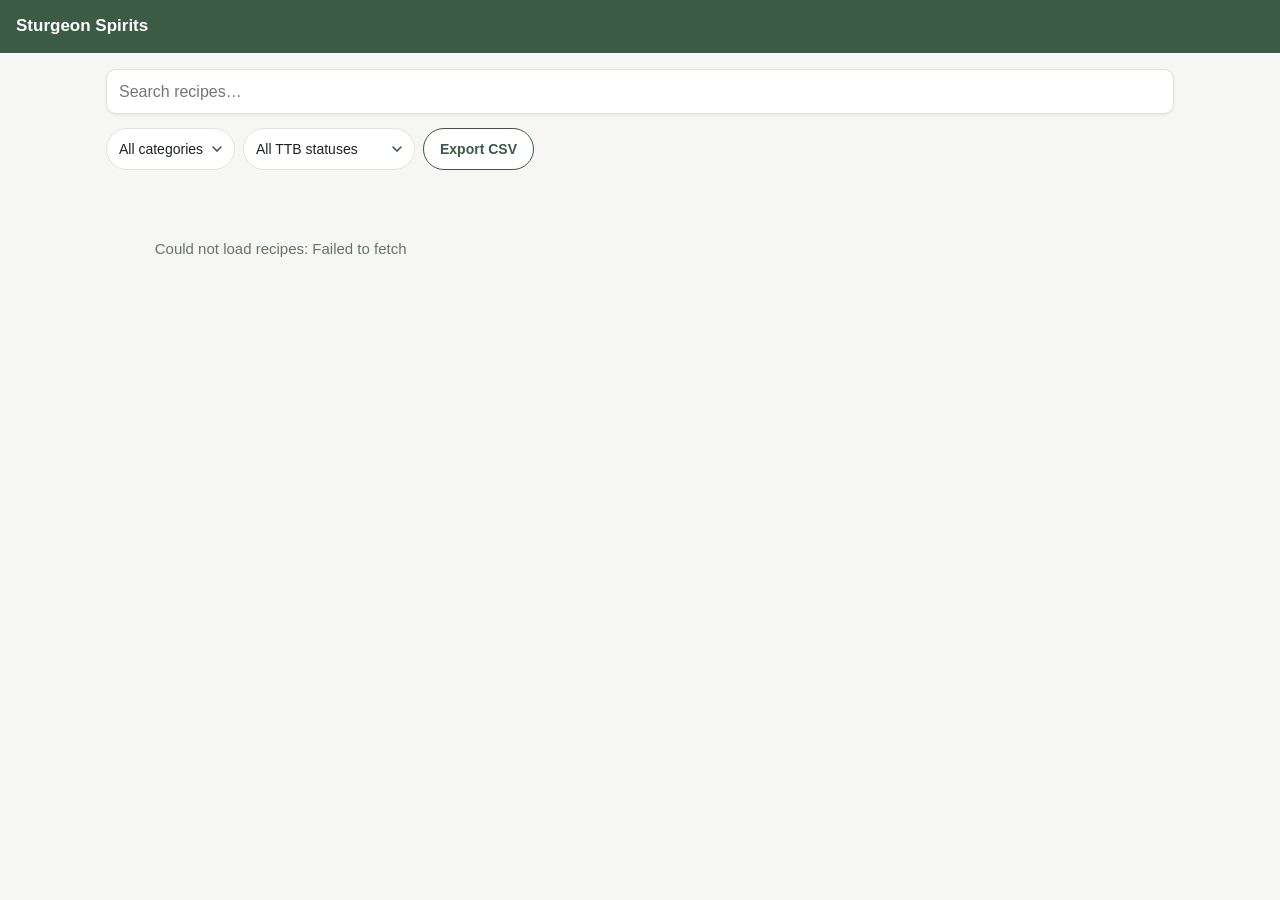
==== index.html @ 0ba81436 "Mobile-first UI redesign" ====
<!DOCTYPE html>
<html lang="en">
<head>
<meta charset="UTF-8">
<title>Sturgeon Spirits — Recipe Book</title>
<meta name="viewport" content="width=device-width, initial-scale=1, viewport-fit=cover">
<meta name="theme-color" content="#3B5B45">
<link rel="stylesheet" href="styles.css">
</head>
<body>
<header class="top">
  <h1>Sturgeon Spirits</h1>
</header>
<main>
  <div id="demo-banner" class="demo-banner" style="display:none">
    Demo mode — read-only. Add your Apps Script URL to <code>js/config.js</code> to enable editing.
  </div>

  <div class="search-bar">
    <input type="text" id="search" placeholder="Search recipes…" autocomplete="off">
  </div>

  <div class="filters">
    <select id="category-filter"><option value="">All categories</option></select>
    <select id="ttb-filter">
      <option value="">All TTB statuses</option>
      <option value="has_formula">Has formula #</option>
      <option value="no_formula">Missing formula #</option>
      <option value="has_label">Has label/COLA #</option>
      <option value="detailed">Has ingredient detail</option>
    </select>
    <button class="secondary" id="export-all">Export CSV</button>
  </div>

  <div id="result-count" class="result-count"></div>

  <div id="recipe-rows" class="recipe-list">
    <div class="empty-state">Loading…</div>
  </div>
</main>
<script src="js/config.js"></script>
<script src="js/api.js"></script>
<script src="js/abv.js"></script>
<script src="js/export.js"></script>
<script src="js/app.js"></script>
</body>
</html>
---- styles.css ----
/* Sturgeon Spirits — mobile-first design system */
:root {
  --accent: #3B5B45;
  --accent-dark: #2e4736;
  --accent-light: #e9efe7;
  --accent-lighter: #f3f7f1;
  --border: #dde5d9;
  --text: #1f241f;
  --muted: #6b7268;
  --bg: #f6f7f4;
  --card: #ffffff;
  --danger: #a12222;
  --ok: #1c6b2f;
  --radius: 14px;
  --shadow: 0 1px 3px rgba(31, 36, 31, 0.08);
}
* { box-sizing: border-box; }
html { -webkit-text-size-adjust: 100%; }
body {
  font-family: -apple-system, BlinkMacSystemFont, "Segoe UI", Roboto, Helvetica, Arial, sans-serif;
  color: var(--text);
  background: var(--bg);
  margin: 0;
  line-height: 1.45;
}

/* ---------- Header ---------- */
header.top {
  background: var(--accent);
  color: #fff;
  padding: 14px 16px;
  padding-top: max(14px, env(safe-area-inset-top));
  display: flex;
  align-items: center;
  gap: 12px;
  position: sticky;
  top: 0;
  z-index: 50;
}
header.top h1 {
  font-size: 17px;
  margin: 0;
  font-weight: 650;
  overflow: hidden;
  text-overflow: ellipsis;
  white-space: nowrap;
  flex: 1;
}
header.top a.back {
  color: #fff;
  text-decoration: none;
  font-size: 15px;
  display: flex;
  align-items: center;
  justify-content: center;
  min-width: 40px;
  min-height: 40px;
  margin: -8px 0 -8px -8px;
  border-radius: 10px;
}
header.top a.back:active { background: rgba(255,255,255,0.15); }

main {
  max-width: 1100px;
  margin: 0 auto;
  padding: 16px;
  padding-bottom: 40px;
}

.demo-banner {
  background: #fff7dd;
  border: 1px solid #f0dfa0;
  color: #6b5200;
  padding: 10px 14px;
  border-radius: 10px;
  margin-bottom: 14px;
  font-size: 13px;
}

/* ---------- Inputs & buttons ---------- */
input[type=text], input[type=number], select, textarea {
  font: inherit;
  font-size: 16px; /* prevents iOS zoom-on-focus */
  padding: 10px 12px;
  border: 1.5px solid var(--border);
  border-radius: 10px;
  background: #fff;
  color: var(--text);
  width: 100%;
  min-height: 44px;
}
input:focus, select:focus, textarea:focus {
  outline: none;
  border-color: var(--accent);
  box-shadow: 0 0 0 3px rgba(59, 91, 69, 0.15);
}
textarea { resize: vertical; }
label {
  font-size: 12px;
  font-weight: 600;
  color: var(--muted);
  display: block;
  margin-bottom: 5px;
  text-transform: uppercase;
  letter-spacing: 0.03em;
}
.field { margin-bottom: 14px; }

button {
  font: inherit;
  font-size: 15px;
  font-weight: 600;
  background: var(--accent);
  color: #fff;
  border: none;
  padding: 10px 16px;
  min-height: 44px;
  border-radius: 10px;
  cursor: pointer;
  -webkit-tap-highlight-color: transparent;
}
button:active { background: var(--accent-dark); }
button.secondary {
  background: #fff;
  color: var(--accent);
  border: 1.5px solid var(--accent);
}
button.secondary:active { background: var(--accent-light); }
button.ghost {
  background: transparent;
  color: var(--muted);
  border: none;
  min-height: 40px;
}

/* ---------- List page ---------- */
.search-bar {
  position: sticky;
  top: calc(58px + env(safe-area-inset-top));
  z-index: 40;
  background: var(--bg);
  padding: 4px 0 10px;
  margin: -4px 0 4px;
}
.search-bar input { box-shadow: var(--shadow); }
.filters {
  display: flex;
  gap: 8px;
  overflow-x: auto;
  -webkit-overflow-scrolling: touch;
  padding-bottom: 10px;
  margin-bottom: 6px;
  scrollbar-width: none;
}
.filters::-webkit-scrollbar { display: none; }
.filters select {
  width: auto;
  flex-shrink: 0;
  min-height: 40px;
  padding: 8px 30px 8px 12px;
  font-size: 14px;
  border-radius: 999px;
  appearance: none;
  -webkit-appearance: none;
  background: #fff url("data:image/svg+xml,%3Csvg xmlns='http://www.w3.org/2000/svg' width='10' height='6' viewBox='0 0 10 6'%3E%3Cpath d='M1 1l4 4 4-4' stroke='%233B5B45' stroke-width='1.6' fill='none' stroke-linecap='round'/%3E%3C/svg%3E") no-repeat right 12px center;
}
.filters button { flex-shrink: 0; min-height: 40px; font-size: 14px; border-radius: 999px; }
.result-count { color: var(--muted); font-size: 13px; margin: 2px 2px 10px; }

.recipe-list {
  display: grid;
  gap: 10px;
  grid-template-columns: 1fr;
}
@media (min-width: 700px)  { .recipe-list { grid-template-columns: 1fr 1fr; } }
@media (min-width: 1000px) { .recipe-list { grid-template-columns: 1fr 1fr 1fr; } }

a.recipe-card {
  display: block;
  background: var(--card);
  border: 1px solid var(--border);
  border-radius: var(--radius);
  padding: 14px 16px;
  text-decoration: none;
  color: var(--text);
  box-shadow: var(--shadow);
}
a.recipe-card:active { background: var(--accent-lighter); }
@media (hover: hover) {
  a.recipe-card:hover { border-color: var(--accent); }
}
.recipe-card .name {
  font-weight: 650;
  font-size: 16px;
  margin-bottom: 6px;
  display: flex;
  align-items: baseline;
  justify-content: space-between;
  gap: 8px;
}
.recipe-card .meta-row {
  display: flex;
  flex-wrap: wrap;
  gap: 6px;
  align-items: center;
}
.recipe-card .ttb-row {
  margin-top: 8px;
  font-size: 12.5px;
  color: var(--muted);
  display: flex;
  flex-wrap: wrap;
  gap: 4px 14px;
}

.category-pill {
  display: inline-block;
  background: var(--accent-light);
  color: var(--accent);
  border-radius: 999px;
  padding: 3px 10px;
  font-size: 12px;
  font-weight: 600;
  white-space: nowrap;
}
.abv-badge {
  display: inline-block;
  background: var(--accent);
  color: #fff;
  border-radius: 8px;
  padding: 2px 8px;
  font-size: 12.5px;
  font-weight: 700;
  white-space: nowrap;
}
.tag-empty {
  font-size: 12px;
  color: var(--muted);
  font-style: italic;
}
.ttb-status.approved { color: var(--ok); font-weight: 600; }
.ttb-status.rejected, .ttb-status.needs-correction { color: var(--danger); font-weight: 600; }

.empty-state {
  text-align: center;
  color: var(--muted);
  padding: 48px 16px;
  font-size: 15px;
}

/* ---------- Cards / sections ---------- */
.card {
  background: var(--card);
  border: 1px solid var(--border);
  border-radius: var(--radius);
  padding: 16px;
  margin-bottom: 14px;
  box-shadow: var(--shadow);
}
.card h2 { margin: 0 0 12px; font-size: 17px; }
.grid-2 { display: grid; grid-template-columns: 1fr; gap: 0 20px; }
@media (min-width: 720px) { .grid-2 { grid-template-columns: 1fr 1fr; } }

/* Collapsible sections */
details.section {
  background: var(--card);
  border: 1px solid var(--border);
  border-radius: var(--radius);
  margin-bottom: 14px;
  box-shadow: var(--shadow);
}
details.section > summary {
  list-style: none;
  cursor: pointer;
  padding: 15px 16px;
  font-weight: 650;
  font-size: 16px;
  display: flex;
  align-items: center;
  justify-content: space-between;
  -webkit-tap-highlight-color: transparent;
}
details.section > summary::-webkit-details-marker { display: none; }
details.section > summary::after {
  content: "";
  width: 9px; height: 9px;
  border-right: 2px solid var(--muted);
  border-bottom: 2px solid var(--muted);
  transform: rotate(45deg);
  transition: transform 0.15s;
  flex-shrink: 0;
  margin-left: 10px;
}
details.section[open] > summary::after { transform: rotate(-135deg); margin-top: 6px; }
details.section > .section-body { padding: 0 16px 16px; }

/* ---------- ABV hero ---------- */
.abv-hero {
  display: flex;
  align-items: center;
  justify-content: space-between;
  gap: 16px;
  background: var(--accent);
  color: #fff;
  border-radius: var(--radius);
  padding: 16px;
  margin-bottom: 14px;
}
.abv-hero .label { font-size: 12px; font-weight: 600; text-transform: uppercase; letter-spacing: 0.05em; opacity: 0.85; }
.abv-hero .value { font-size: 38px; font-weight: 750; line-height: 1.1; font-variant-numeric: tabular-nums; }
.abv-hero .batch {
  display: flex;
  gap: 8px;
  align-items: center;
  flex: 1;
  max-width: 260px;
}
.abv-hero .batch input {
  border: none;
  min-height: 44px;
  text-align: center;
  font-weight: 600;
}
.abv-warning { color: #6b5200; font-size: 13px; margin: -6px 0 12px; }

/* ---------- Ingredient cards ---------- */
.ing-list { display: grid; gap: 10px; }
.ing-card {
  border: 1.5px solid var(--border);
  border-radius: 12px;
  padding: 12px;
  display: grid;
  grid-template-columns: 1fr 1fr 1fr auto;
  gap: 10px;
  align-items: end;
  background: var(--accent-lighter);
}
.ing-card .ing-name { grid-column: 1 / -1; display: flex; gap: 8px; align-items: center; }
.ing-card .ing-name input { font-weight: 600; }
.ing-card .mini label { margin-bottom: 3px; font-size: 11px; }
.ing-card input { background: #fff; }
.btn-remove {
  background: transparent;
  border: none;
  color: var(--muted);
  font-size: 20px;
  min-width: 44px;
  min-height: 44px;
  padding: 0;
  border-radius: 10px;
  flex-shrink: 0;
}
.btn-remove:active { background: #f3d9d9; color: var(--danger); }

/* Alcohol toggle chip */
.alc-toggle {
  display: inline-flex;
  align-items: center;
  gap: 8px;
  min-height: 44px;
  padding: 0 14px;
  border-radius: 10px;
  border: 1.5px solid var(--border);
  background: #fff;
  font-size: 14px;
  font-weight: 600;
  color: var(--muted);
  cursor: pointer;
  user-select: none;
  -webkit-tap-highlight-color: transparent;
  text-transform: none;
  letter-spacing: 0;
  margin: 0;
}
.alc-toggle input { display: none; }
.alc-toggle .dot {
  width: 18px; height: 18px;
  border-radius: 50%;
  border: 2px solid var(--border);
  flex-shrink: 0;
}
.alc-toggle:has(input:checked) {
  border-color: var(--accent);
  color: var(--accent);
  background: var(--accent-light);
}
.alc-toggle:has(input:checked) .dot {
  border-color: var(--accent);
  background: var(--accent);
  box-shadow: inset 0 0 0 3px var(--accent-light);
}
.ing-abv-field.disabled { opacity: 0.35; pointer-events: none; }

.btn-add {
  width: 100%;
  background: #fff;
  color: var(--accent);
  border: 1.5px dashed var(--accent);
  margin-top: 12px;
}
.btn-add:active { background: var(--accent-light); }

/* ---------- Scale tools ---------- */
.tool-row { display: flex; gap: 8px; align-items: flex-end; flex-wrap: wrap; }
.tool-row .grow { flex: 1 1 90px; }
.tool-row button { flex-shrink: 0; }
.hint { color: var(--muted); font-size: 13px; margin: 10px 0 0; }
.tool-divider {
  display: flex; align-items: center; gap: 10px;
  color: var(--muted); font-size: 12px; font-weight: 600;
  margin: 16px 0;
  text-transform: uppercase; letter-spacing: 0.05em;
}
.tool-divider::before, .tool-divider::after { content: ""; flex: 1; height: 1px; background: var(--border); }

/* ---------- Sticky action bar (detail page) ---------- */
.action-bar {
  position: fixed;
  left: 0; right: 0; bottom: 0;
  background: rgba(255,255,255,0.96);
  backdrop-filter: blur(8px);
  border-top: 1px solid var(--border);
  padding: 10px 16px;
  padding-bottom: max(10px, env(safe-area-inset-bottom));
  display: flex;
  gap: 10px;
  z-index: 60;
}
.action-bar .bar-inner {
  display: flex; gap: 10px; width: 100%;
  max-width: 1100px; margin: 0 auto;
}
.action-bar #save-btn { flex: 1; font-size: 16px; min-height: 48px; }
.export-menu { position: relative; }
.export-menu > summary {
  list-style: none;
  cursor: pointer;
  display: flex; align-items: center; justify-content: center;
  min-height: 48px; padding: 0 18px;
  border-radius: 10px;
  border: 1.5px solid var(--accent);
  color: var(--accent);
  font-weight: 600; font-size: 15px;
  background: #fff;
  -webkit-tap-highlight-color: transparent;
}
.export-menu > summary::-webkit-details-marker { display: none; }
.export-menu[open] > summary { background: var(--accent-light); }
.export-menu .menu {
  position: absolute;
  bottom: calc(100% + 8px);
  right: 0;
  background: #fff;
  border: 1px solid var(--border);
  border-radius: 12px;
  box-shadow: 0 6px 24px rgba(0,0,0,0.14);
  min-width: 170px;
  overflow: hidden;
}
.export-menu .menu button {
  display: block; width: 100%;
  background: none; color: var(--text);
  border: none; border-radius: 0;
  text-align: left; padding: 13px 16px;
  font-weight: 500;
}
.export-menu .menu button:active { background: var(--accent-light); }
.export-menu .menu button + button { border-top: 1px solid var(--border); }

body.has-action-bar main { padding-bottom: 96px; }

/* ---------- Misc ---------- */
.muted { color: var(--muted); font-size: 13px; }
.toast {
  position: fixed;
  bottom: calc(84px + env(safe-area-inset-bottom));
  left: 50%;
  transform: translateX(-50%);
  background: var(--accent-dark);
  color: #fff;
  padding: 12px 20px;
  border-radius: 999px;
  box-shadow: 0 4px 16px rgba(0,0,0,0.25);
  font-size: 14px;
  font-weight: 600;
  z-index: 999;
  max-width: calc(100vw - 32px);
}

@media print {
  header.top, .search-bar, .filters, .action-bar, .no-print, button, details.section { display: none !important; }
  body { background: #fff; }
  .card { box-shadow: none; border: none; padding: 0; }
}
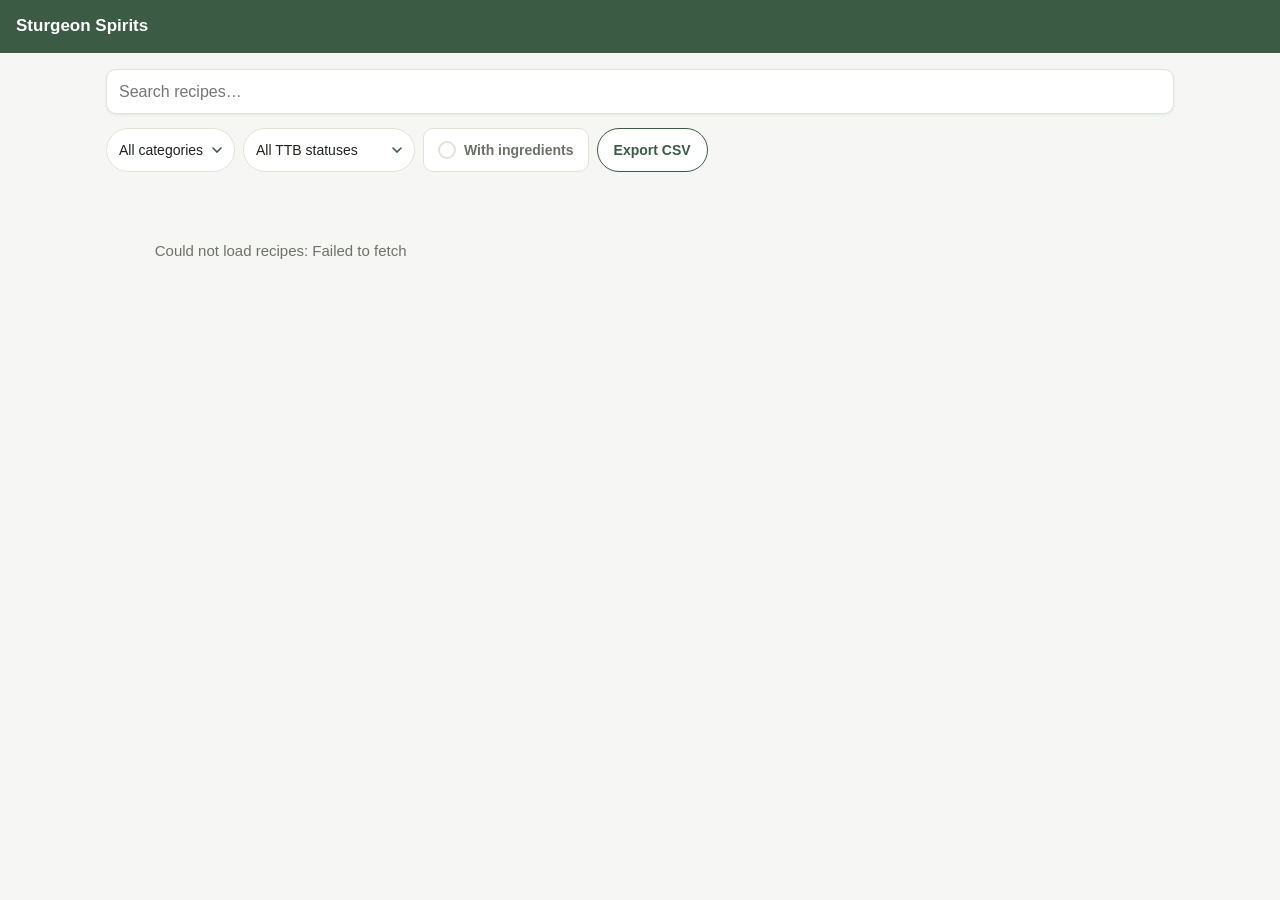
==== commit f882dc1e: "Add 'with ingredients' toggle to recipe list" ====
--- a/index.html
+++ b/index.html
@@ -29,6 +29,11 @@
       <option value="has_label">Has label/COLA #</option>
       <option value="detailed">Has ingredient detail</option>
     </select>
+    <label class="alc-toggle" id="ingredients-toggle-label">
+      <input type="checkbox" id="ingredients-toggle">
+      <span class="dot"></span>
+      With ingredients
+    </label>
     <button class="secondary" id="export-all">Export CSV</button>
   </div>
 
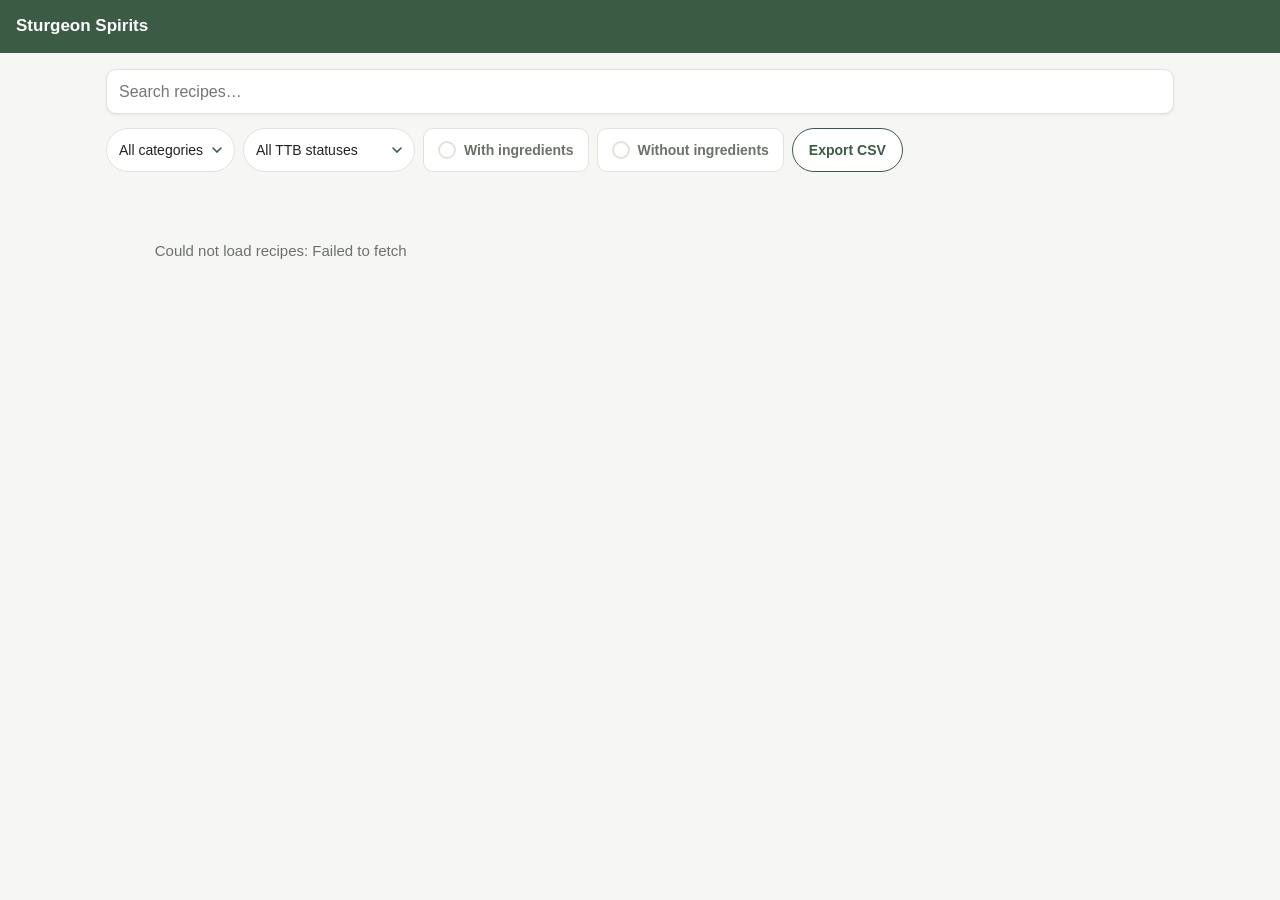
==== commit f1b61913: "Add editable recipe name and 'without ingredients' filter toggle" ====
--- a/index.html
+++ b/index.html
@@ -34,6 +34,11 @@
       <span class="dot"></span>
       With ingredients
     </label>
+    <label class="alc-toggle" id="no-ingredients-toggle-label">
+      <input type="checkbox" id="no-ingredients-toggle">
+      <span class="dot"></span>
+      Without ingredients
+    </label>
     <button class="secondary" id="export-all">Export CSV</button>
   </div>
 
--- a/styles.css
+++ b/styles.css
@@ -399,6 +399,25 @@
   margin-top: 12px;
 }
 .btn-add:active { background: var(--accent-light); }
+
+/* ---------- Delete recipe ---------- */
+.btn-danger {
+  background: #fff;
+  color: var(--danger);
+  border: 1.5px solid var(--danger);
+}
+.btn-danger:active { background: #a12222; color: #fff; }
+.danger-section > summary { color: var(--danger); }
+.delete-confirm {
+  margin-top: 12px;
+  padding: 12px;
+  border: 1.5px solid var(--danger);
+  border-radius: 10px;
+  background: #fdf4f4;
+}
+.delete-confirm-text { margin: 0 0 12px; font-size: 14px; }
+.delete-confirm-actions { display: flex; gap: 8px; flex-wrap: wrap; }
+.delete-confirm-actions button { flex: 1 1 auto; }
 
 /* ---------- Scale tools ---------- */
 .tool-row { display: flex; gap: 8px; align-items: flex-end; flex-wrap: wrap; }
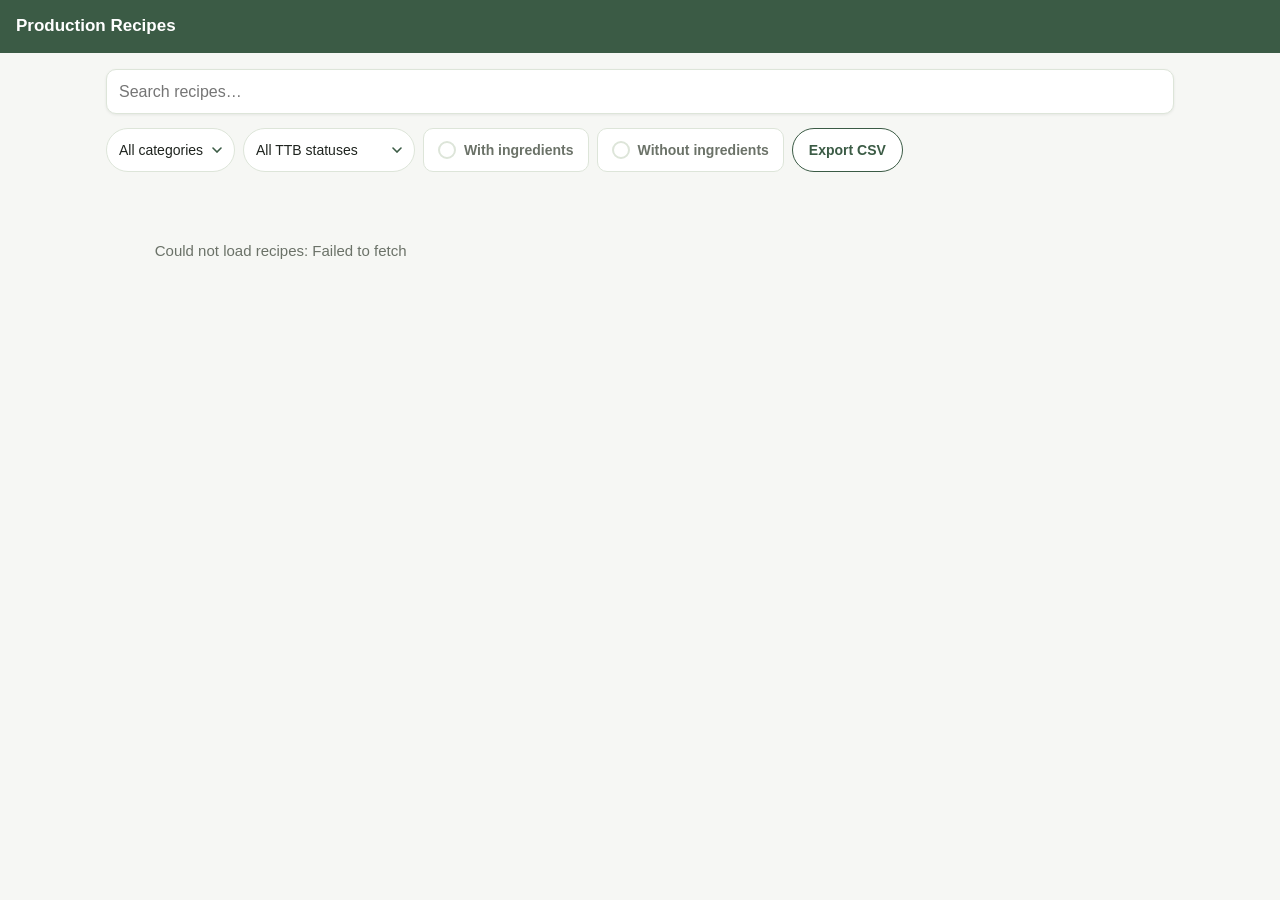
==== commit d71be17a: "Rename app to Production Recipes; add pot still icon; record Blu Vodka Seltzer (25BVS1) TTB approval" ====
--- a/index.html
+++ b/index.html
@@ -2,14 +2,19 @@
 <html lang="en">
 <head>
 <meta charset="UTF-8">
-<title>Sturgeon Spirits — Recipe Book</title>
+<title>Production Recipes — Sturgeon Spirits</title>
 <meta name="viewport" content="width=device-width, initial-scale=1, viewport-fit=cover">
 <meta name="theme-color" content="#3B5B45">
+<link rel="icon" type="image/svg+xml" href="icons/icon.svg">
+<link rel="icon" type="image/png" sizes="32x32" href="icons/favicon-32.png">
+<link rel="icon" type="image/png" sizes="16x16" href="icons/favicon-16.png">
+<link rel="apple-touch-icon" sizes="180x180" href="icons/apple-touch-icon.png">
+<link rel="manifest" href="icons/site.webmanifest">
 <link rel="stylesheet" href="styles.css">
 </head>
 <body>
 <header class="top">
-  <h1>Sturgeon Spirits</h1>
+  <h1>Production Recipes</h1>
 </header>
 <main>
   <div id="demo-banner" class="demo-banner" style="display:none">
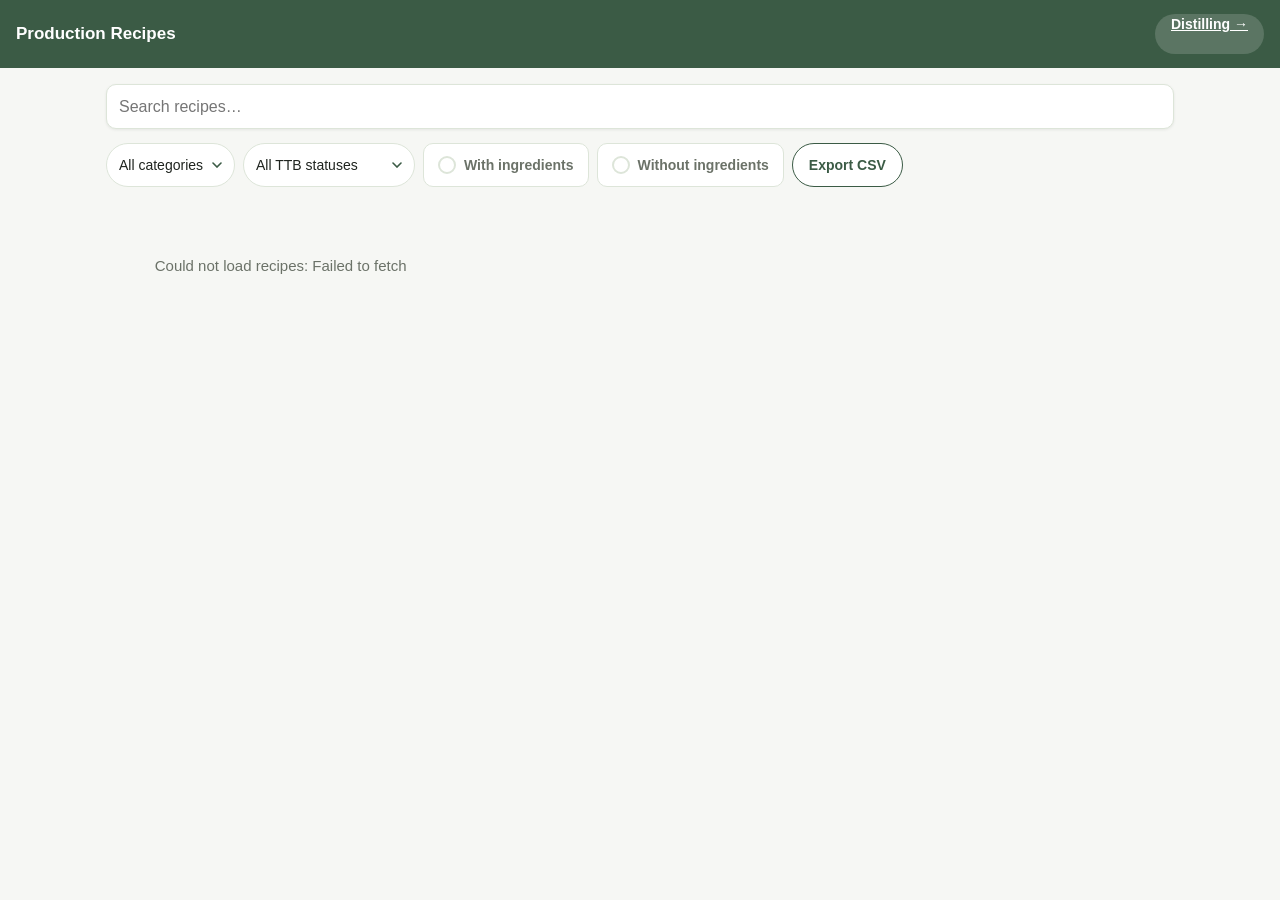
==== commit 22fb6957: "Distilling module: mash recipes, run log, gravity log, Tilt import; make mode; rename to Production " ====
--- a/index.html
+++ b/index.html
@@ -15,6 +15,7 @@
 <body>
 <header class="top">
   <h1>Production Recipes</h1>
+  <a href="distilling.html" class="header-action" aria-label="Distilling recipes">Distilling &rarr;</a>
 </header>
 <main>
   <div id="demo-banner" class="demo-banner" style="display:none">
--- a/styles.css
+++ b/styles.css
@@ -11,6 +11,7 @@
   --card: #ffffff;
   --danger: #a12222;
   --ok: #1c6b2f;
+  --temp: #c9702a;
   --radius: 14px;
   --shadow: 0 1px 3px rgba(31, 36, 31, 0.08);
 }
@@ -506,6 +507,522 @@
   max-width: calc(100vw - 32px);
 }
 
+/* ---------- Header "Make" action button ---------- */
+.header-action {
+  background: rgba(255,255,255,0.16);
+  color: #fff;
+  border: none;
+  font-size: 14px;
+  font-weight: 650;
+  min-height: 40px;
+  padding: 0 16px;
+  border-radius: 999px;
+  flex-shrink: 0;
+  white-space: nowrap;
+}
+.header-action:active { background: rgba(255,255,255,0.28); }
+
+/* ================= Make mode (production view) ================= */
+.make-mode {
+  position: fixed;
+  inset: 0;
+  z-index: 100;
+  background: var(--bg);
+  display: flex;
+  flex-direction: column;
+}
+.make-mode[hidden] { display: none; }
+
+.make-top {
+  background: var(--accent);
+  color: #fff;
+  display: flex;
+  align-items: center;
+  gap: 12px;
+  padding: 16px 18px;
+  padding-top: max(16px, env(safe-area-inset-top));
+  flex-shrink: 0;
+}
+.make-top h1 {
+  margin: 0;
+  flex: 1;
+  font-size: 22px;
+  font-weight: 750;
+  overflow: hidden;
+  text-overflow: ellipsis;
+  white-space: nowrap;
+}
+.make-done {
+  background: #fff;
+  color: var(--accent);
+  font-weight: 700;
+  font-size: 16px;
+  min-height: 46px;
+  padding: 0 22px;
+  border-radius: 999px;
+  flex-shrink: 0;
+}
+.make-done:active { background: var(--accent-light); }
+
+.make-scroll {
+  flex: 1;
+  overflow-y: auto;
+  -webkit-overflow-scrolling: touch;
+  padding: 16px;
+  padding-bottom: max(28px, env(safe-area-inset-bottom));
+  max-width: 900px;
+  width: 100%;
+  margin: 0 auto;
+}
+
+/* Hero: ABV + batch */
+.make-hero {
+  display: flex;
+  gap: 12px;
+  margin-bottom: 14px;
+}
+.make-hero > div {
+  flex: 1;
+  background: var(--card);
+  border: 1px solid var(--border);
+  border-radius: var(--radius);
+  padding: 14px 16px;
+  box-shadow: var(--shadow);
+}
+.make-abv { background: var(--accent) !important; border-color: var(--accent) !important; color: #fff; }
+.make-hero-label {
+  display: block;
+  font-size: 13px;
+  font-weight: 700;
+  text-transform: uppercase;
+  letter-spacing: 0.05em;
+  opacity: 0.8;
+  margin-bottom: 4px;
+}
+.make-hero-value {
+  display: block;
+  font-size: 34px;
+  font-weight: 800;
+  line-height: 1.05;
+  font-variant-numeric: tabular-nums;
+}
+
+/* Scaler */
+.make-scaler {
+  display: flex;
+  align-items: center;
+  flex-wrap: wrap;
+  gap: 10px;
+  margin-bottom: 16px;
+}
+.make-scaler-label {
+  font-size: 15px;
+  font-weight: 700;
+  color: var(--muted);
+  text-transform: uppercase;
+  letter-spacing: 0.04em;
+}
+.make-scaler-btns { display: flex; gap: 8px; }
+.make-scaler-btns button {
+  background: #fff;
+  color: var(--accent);
+  border: 1.5px solid var(--border);
+  font-size: 17px;
+  font-weight: 700;
+  min-width: 58px;
+  min-height: 50px;
+  padding: 0 10px;
+}
+.make-scaler-btns button.active {
+  background: var(--accent);
+  color: #fff;
+  border-color: var(--accent);
+}
+.make-scaler #make-mult-input {
+  max-width: 120px;
+  min-height: 50px;
+  font-size: 17px;
+  font-weight: 700;
+  text-align: center;
+}
+
+/* Progress row */
+.make-progress {
+  display: flex;
+  align-items: center;
+  justify-content: space-between;
+  gap: 12px;
+  margin-bottom: 12px;
+  font-size: 18px;
+  font-weight: 700;
+  color: var(--text);
+}
+.make-reset {
+  background: #fff;
+  color: var(--muted);
+  border: 1.5px solid var(--border);
+  font-size: 15px;
+  min-height: 44px;
+  padding: 0 18px;
+}
+.make-reset:active { background: var(--accent-light); }
+
+/* Ingredient check-off list */
+.make-ings {
+  list-style: none;
+  margin: 0 0 18px;
+  padding: 0;
+  display: grid;
+  gap: 10px;
+  counter-reset: makestep;
+}
+.make-ings li {
+  display: flex;
+  align-items: center;
+  gap: 16px;
+  background: var(--card);
+  border: 2px solid var(--border);
+  border-radius: 14px;
+  padding: 16px 18px;
+  cursor: pointer;
+  -webkit-tap-highlight-color: transparent;
+  transition: background 0.12s, border-color 0.12s, opacity 0.12s;
+}
+.make-ings li:active { background: var(--accent-lighter); }
+.make-check {
+  width: 32px;
+  height: 32px;
+  border-radius: 50%;
+  border: 2.5px solid var(--border);
+  flex-shrink: 0;
+  display: flex;
+  align-items: center;
+  justify-content: center;
+  color: #fff;
+  font-size: 20px;
+  font-weight: 800;
+}
+.make-amount {
+  flex-shrink: 0;
+  min-width: 96px;
+  font-size: 26px;
+  font-weight: 800;
+  color: var(--accent);
+  font-variant-numeric: tabular-nums;
+  line-height: 1.1;
+}
+.make-amount .make-unit {
+  font-size: 15px;
+  font-weight: 700;
+  color: var(--muted);
+  margin-left: 3px;
+}
+.make-ing-name {
+  flex: 1;
+  font-size: 21px;
+  font-weight: 650;
+  line-height: 1.2;
+}
+.make-alc-tag {
+  display: inline-block;
+  margin-left: 8px;
+  background: var(--accent-light);
+  color: var(--accent);
+  font-size: 12px;
+  font-weight: 700;
+  padding: 2px 8px;
+  border-radius: 999px;
+  vertical-align: middle;
+}
+/* Checked state */
+.make-ings li.done {
+  border-color: var(--accent);
+  background: var(--accent-lighter);
+  opacity: 0.62;
+}
+.make-ings li.done .make-check {
+  background: var(--accent);
+  border-color: var(--accent);
+}
+.make-ings li.done .make-ing-name {
+  text-decoration: line-through;
+  text-decoration-thickness: 2px;
+  color: var(--muted);
+}
+.make-ings li.done .make-amount { color: var(--muted); }
+
+/* Notes */
+.make-notes {
+  background: #fffdf3;
+  border: 1px solid #ece3c2;
+  border-radius: var(--radius);
+  padding: 16px 18px;
+}
+.make-notes-label {
+  font-size: 13px;
+  font-weight: 700;
+  text-transform: uppercase;
+  letter-spacing: 0.05em;
+  color: #8a7300;
+  margin-bottom: 6px;
+}
+#make-notes-text {
+  font-size: 18px;
+  line-height: 1.5;
+  white-space: pre-wrap;
+}
+
+/* ================= Distilling module ================= */
+/* Stat hero (calculated summary) */
+.stat-hero {
+  display: grid;
+  grid-template-columns: repeat(3, 1fr);
+  gap: 10px;
+  margin-bottom: 14px;
+}
+.stat-hero .stat {
+  background: var(--accent);
+  color: #fff;
+  border-radius: var(--radius);
+  padding: 14px 12px;
+  text-align: center;
+  box-shadow: var(--shadow);
+}
+.stat-hero .stat-label {
+  font-size: 11px;
+  font-weight: 700;
+  text-transform: uppercase;
+  letter-spacing: 0.05em;
+  opacity: 0.85;
+}
+.stat-hero .stat-value {
+  font-size: 26px;
+  font-weight: 800;
+  line-height: 1.15;
+  font-variant-numeric: tabular-nums;
+  margin: 2px 0;
+}
+.stat-hero .stat-sub { font-size: 11px; opacity: 0.7; }
+
+/* Component card: give it a wider grid than plain ingredients */
+.comp-card {
+  grid-template-columns: 1fr 1fr 1fr;
+}
+.comp-card .comp-notes { grid-column: 1 / -1; }
+.comp-card select {
+  background: #fff;
+  min-height: 44px;
+}
+@media (max-width: 520px) {
+  .comp-card { grid-template-columns: 1fr 1fr; }
+}
+
+/* Runs card */
+.runs-card .runs-head {
+  display: flex;
+  align-items: center;
+  justify-content: space-between;
+  gap: 10px;
+  margin-bottom: 10px;
+}
+.runs-card .runs-head h2 { margin: 0; font-size: 17px; }
+.runs-card .runs-head button { min-height: 40px; }
+
+.run-item {
+  border: 1.5px solid var(--border);
+  border-radius: 12px;
+  padding: 12px 14px;
+  margin-bottom: 10px;
+  background: var(--accent-lighter);
+}
+.run-item-head {
+  display: flex;
+  align-items: center;
+  justify-content: space-between;
+  gap: 8px;
+  margin-bottom: 8px;
+}
+.run-date { font-weight: 700; font-size: 15px; }
+.run-actions { display: flex; gap: 2px; flex-shrink: 0; }
+.run-actions .ghost { min-height: 36px; padding: 0 10px; font-size: 13px; }
+.run-del { color: var(--danger) !important; }
+
+.run-stats {
+  display: flex;
+  flex-wrap: wrap;
+  gap: 8px 18px;
+}
+.run-stat { display: flex; flex-direction: column; }
+.run-stat-label {
+  font-size: 10.5px;
+  font-weight: 700;
+  text-transform: uppercase;
+  letter-spacing: 0.04em;
+  color: var(--muted);
+}
+.run-stat-val { font-size: 15px; font-weight: 700; font-variant-numeric: tabular-nums; }
+.run-barrel { display: block; margin-top: 8px; font-size: 13px; font-weight: 600; color: var(--accent); }
+.run-note {
+  margin-top: 8px;
+  font-size: 13.5px;
+  color: var(--text);
+  white-space: pre-wrap;
+  border-top: 1px solid var(--border);
+  padding-top: 8px;
+}
+
+/* Run editor modal */
+.run-modal {
+  position: fixed;
+  inset: 0;
+  z-index: 120;
+  background: rgba(31, 36, 31, 0.5);
+  display: flex;
+  align-items: flex-end;
+  justify-content: center;
+}
+.run-modal[hidden] { display: none; }
+.run-modal-card {
+  background: var(--bg);
+  width: 100%;
+  max-width: 720px;
+  max-height: 92vh;
+  border-radius: 18px 18px 0 0;
+  display: flex;
+  flex-direction: column;
+  overflow: hidden;
+}
+@media (min-width: 720px) {
+  .run-modal { align-items: center; }
+  .run-modal-card { border-radius: 18px; max-height: 88vh; }
+}
+.run-modal-head, .run-modal-foot {
+  display: flex;
+  align-items: center;
+  gap: 10px;
+  padding: 14px 16px;
+  padding-top: max(14px, env(safe-area-inset-top));
+  background: var(--accent);
+  color: #fff;
+  flex-shrink: 0;
+}
+.run-modal-head h2 { margin: 0; flex: 1; font-size: 18px; }
+.run-modal-head .ghost { color: #fff; font-size: 20px; min-width: 40px; }
+.run-modal-foot {
+  background: rgba(255,255,255,0.96);
+  border-top: 1px solid var(--border);
+  padding-bottom: max(14px, env(safe-area-inset-bottom));
+}
+.run-modal-foot button { flex: 1; min-height: 48px; font-size: 16px; }
+.run-modal-body {
+  overflow-y: auto;
+  -webkit-overflow-scrolling: touch;
+  padding: 16px;
+}
+.run-subhead {
+  font-size: 13px;
+  font-weight: 700;
+  text-transform: uppercase;
+  letter-spacing: 0.05em;
+  color: var(--accent);
+  margin: 6px 0 10px;
+  padding-top: 8px;
+  border-top: 1px solid var(--border);
+}
+.run-modal-body .run-subhead:first-child { border-top: none; padding-top: 0; }
+.run-calc {
+  display: flex;
+  flex-wrap: wrap;
+  gap: 10px 18px;
+  background: var(--accent-light);
+  border-radius: 12px;
+  padding: 12px 14px;
+  margin: 4px 0 8px;
+}
+
+/* Fermentation gravity log (run modal) */
+.readings-list { display: grid; gap: 8px; margin-bottom: 10px; }
+.reading-row {
+  display: grid;
+  grid-template-columns: 1.3fr 0.9fr 0.9fr 0.7fr 1.6fr auto;
+  gap: 6px;
+  align-items: center;
+}
+.reading-row input { min-height: 40px; padding: 8px 10px; }
+.reading-row .btn-remove { min-width: 40px; min-height: 40px; }
+@media (max-width: 560px) {
+  .reading-row { grid-template-columns: 1fr 1fr auto; }
+  .reading-row .rd-notes { grid-column: 1 / -1; }
+}
+
+.reading-btns { display: flex; gap: 8px; flex-wrap: wrap; }
+.reading-btns .btn-add { width: auto; flex: 1 1 auto; margin-top: 0; }
+.reading-btns #import-tilt { flex-shrink: 0; min-height: 44px; }
+.tilt-gsheet { display: flex; gap: 8px; margin-top: 8px; flex-wrap: wrap; }
+.tilt-gsheet input { flex: 1 1 180px; min-height: 44px; }
+.tilt-gsheet #import-gsheet { flex-shrink: 0; min-height: 44px; }
+.tilt-status {
+  font-size: 13px;
+  font-weight: 600;
+  margin: 8px 0 0;
+  padding: 8px 12px;
+  border-radius: 10px;
+}
+.tilt-status.ok { background: #e7f3e9; color: var(--ok); }
+.tilt-status.err { background: #fdf4f4; color: var(--danger); }
+
+.gravity-chart {
+  background: var(--accent-light);
+  border-radius: 12px;
+  padding: 10px 12px;
+  margin: 4px 0 8px;
+  color: var(--accent);
+}
+.gravity-chart .spark { display: block; width: 100%; height: auto; }
+.chart-caption {
+  font-size: 12.5px;
+  font-weight: 600;
+  color: var(--accent);
+  margin-top: 4px;
+  text-align: center;
+}
+.chart-legend {
+  display: flex;
+  justify-content: center;
+  gap: 16px;
+  margin-bottom: 2px;
+}
+.chart-legend .lg {
+  font-size: 11.5px;
+  font-weight: 700;
+  display: inline-flex;
+  align-items: center;
+  gap: 5px;
+}
+.chart-legend .lg::before {
+  content: "";
+  width: 14px;
+  height: 3px;
+  border-radius: 2px;
+  display: inline-block;
+}
+.chart-legend .lg-sg { color: var(--accent); }
+.chart-legend .lg-sg::before { background: var(--accent); }
+.chart-legend .lg-temp { color: var(--temp); }
+.chart-legend .lg-temp::before { background: var(--temp); }
+
+/* Fermentation summary on run cards */
+.run-ferment {
+  display: flex;
+  align-items: center;
+  gap: 10px;
+  margin-top: 8px;
+  color: var(--accent);
+}
+.run-ferment .spark-wrap { flex-shrink: 0; line-height: 0; }
+.run-ferment .spark { display: block; }
+.run-ferment-txt { font-size: 12.5px; font-weight: 600; }
+
 @media print {
   header.top, .search-bar, .filters, .action-bar, .no-print, button, details.section { display: none !important; }
   body { background: #fff; }
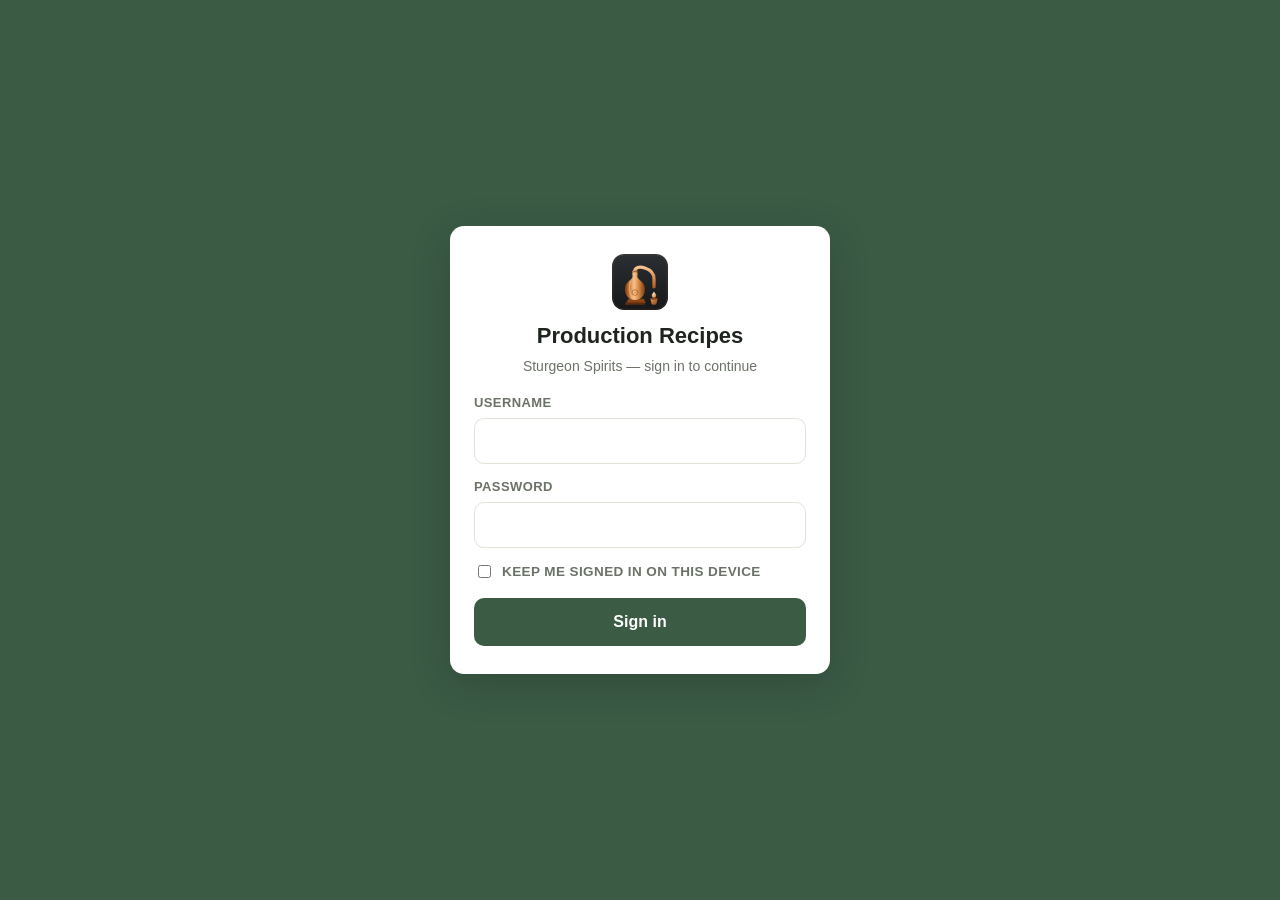
==== commit ad6165f6: "Add login/access control (v1.9.0), suggested cuts (v1.8.0), predicted ABV + compare runs (v1.7.0), a" ====
--- a/index.html
+++ b/index.html
@@ -55,6 +55,7 @@
   </div>
 </main>
 <script src="js/config.js"></script>
+<script src="js/auth.js"></script>
 <script src="js/api.js"></script>
 <script src="js/abv.js"></script>
 <script src="js/export.js"></script>
--- a/styles.css
+++ b/styles.css
@@ -940,11 +940,40 @@
   margin: 4px 0 8px;
 }
 
+.run-predicted {
+  background: var(--accent-light);
+  border-radius: 10px;
+  padding: 9px 12px;
+  margin: 2px 0 10px;
+  font-size: 0.85rem;
+  color: var(--text);
+}
+.run-predicted strong { color: var(--accent); }
+
+/* Suggested cuts panel (run modal) */
+.cut-suggest {
+  background: var(--accent-light);
+  border-left: 3px solid var(--accent);
+  border-radius: 8px;
+  padding: 10px 14px;
+  margin: 2px 0 12px;
+  font-size: 0.85rem;
+}
+.cut-suggest-head {
+  font-size: 0.72rem; text-transform: uppercase; letter-spacing: 0.04em;
+  color: var(--accent); font-weight: 700; margin-bottom: 6px;
+}
+.cut-suggest-list { margin: 0; padding-left: 18px; }
+.cut-suggest-list li { margin: 3px 0; line-height: 1.4; }
+.cut-suggest-list strong { color: var(--text); }
+.cut-suggest-laa { margin-top: 6px; font-weight: 600; color: var(--accent-dark); }
+.cut-suggest-note { margin-top: 6px; font-size: 0.78rem; color: var(--muted); font-style: italic; }
+
 /* Fermentation gravity log (run modal) */
 .readings-list { display: grid; gap: 8px; margin-bottom: 10px; }
 .reading-row {
   display: grid;
-  grid-template-columns: 1.3fr 0.9fr 0.9fr 0.7fr 1.6fr auto;
+  grid-template-columns: 1.3fr 0.9fr 0.9fr 0.7fr 0.7fr 1.6fr auto;
   gap: 6px;
   align-items: center;
 }
@@ -954,6 +983,58 @@
   .reading-row { grid-template-columns: 1fr 1fr auto; }
   .reading-row .rd-notes { grid-column: 1 / -1; }
 }
+
+/* Run additions / tweaks (run modal) */
+.additions-list { display: grid; gap: 8px; margin-bottom: 10px; }
+.addition-row {
+  display: grid;
+  grid-template-columns: 1.4fr 1fr 0.7fr 0.7fr 0.9fr 1.6fr auto;
+  gap: 6px;
+  align-items: center;
+}
+.addition-row input, .addition-row select { min-height: 40px; padding: 8px 10px; }
+.addition-row .btn-remove { min-width: 40px; min-height: 40px; }
+@media (max-width: 560px) {
+  .addition-row { grid-template-columns: 1fr 1fr auto; }
+  .addition-row .ad-notes { grid-column: 1 / -1; }
+}
+
+/* Additions summary chips on run cards */
+.run-additions {
+  display: flex; flex-wrap: wrap; align-items: center; gap: 6px;
+  margin-top: 8px;
+}
+.run-additions-label {
+  font-size: 0.72rem; text-transform: uppercase; letter-spacing: 0.04em;
+  color: var(--muted); margin-right: 2px;
+}
+.add-chip {
+  display: inline-block; padding: 2px 8px; border-radius: 999px;
+  background: var(--chip-bg, rgba(59, 91, 69, 0.1));
+  color: var(--accent); font-size: 0.8rem; white-space: nowrap;
+}
+
+/* Compare runs table */
+.compare-controls {
+  display: flex; align-items: center; gap: 8px; margin-bottom: 10px; flex-wrap: wrap;
+}
+.compare-controls label { font-size: 0.85rem; color: var(--muted); }
+.compare-controls select { min-height: 40px; padding: 6px 10px; }
+.compare-scroll { overflow-x: auto; -webkit-overflow-scrolling: touch; }
+.compare-table { width: 100%; border-collapse: collapse; font-size: 0.85rem; }
+.compare-table th, .compare-table td {
+  padding: 8px 10px; text-align: left; white-space: nowrap;
+  border-bottom: 1px solid var(--border, #e2e5df); vertical-align: top;
+}
+.compare-table th {
+  font-size: 0.72rem; text-transform: uppercase; letter-spacing: 0.04em;
+  color: var(--muted); font-weight: 600;
+}
+.compare-table td.c-date { font-weight: 600; }
+.compare-table td.c-tweaks { white-space: normal; min-width: 180px; }
+.compare-table td.c-tweaks .add-chip { margin: 0 4px 4px 0; }
+.compare-table tbody tr.row-match td { background: var(--chip-bg, rgba(59, 91, 69, 0.1)); }
+.compare-table tbody tr.row-dim { opacity: 0.4; }
 
 .reading-btns { display: flex; gap: 8px; flex-wrap: wrap; }
 .reading-btns .btn-add { width: auto; flex: 1 1 auto; margin-top: 0; }
@@ -1028,3 +1109,71 @@
   body { background: #fff; }
   .card { box-shadow: none; border: none; padding: 0; }
 }
+
+/* ---------- Auth: sign-out control in header ---------- */
+.auth-control {
+  margin-left: auto;
+  display: flex;
+  align-items: center;
+  gap: 8px;
+  flex-shrink: 0;
+}
+.auth-user { font-size: 13px; opacity: 0.9; max-width: 120px; overflow: hidden; text-overflow: ellipsis; white-space: nowrap; }
+.auth-signout {
+  background: rgba(255, 255, 255, 0.16);
+  color: #fff;
+  border: 1px solid rgba(255, 255, 255, 0.35);
+  border-radius: 8px;
+  padding: 6px 10px;
+  font-size: 13px;
+  font-weight: 600;
+  min-height: 34px;
+  cursor: pointer;
+}
+.auth-signout:hover { background: rgba(255, 255, 255, 0.26); }
+
+/* ---------- Login page ---------- */
+.login-body { background: var(--accent); min-height: 100vh; margin: 0; }
+.login-wrap {
+  min-height: 100vh;
+  display: flex;
+  align-items: center;
+  justify-content: center;
+  padding: 24px 16px;
+  padding-top: max(24px, env(safe-area-inset-top));
+}
+.login-card {
+  background: var(--card);
+  border-radius: var(--radius);
+  box-shadow: 0 10px 40px rgba(0, 0, 0, 0.18);
+  padding: 28px 24px;
+  width: 100%;
+  max-width: 380px;
+  text-align: center;
+}
+.login-logo { display: block; margin: 0 auto 10px; }
+.login-card h1 { font-size: 22px; margin: 0 0 4px; color: var(--text); }
+.login-sub { color: var(--muted); margin: 0 0 18px; font-size: 14px; }
+.login-card .field { text-align: left; margin-bottom: 14px; }
+.login-card .field label {
+  display: block; font-size: 13px; font-weight: 600; color: var(--muted); margin-bottom: 5px;
+}
+.login-card .field input {
+  width: 100%; min-height: 46px; padding: 10px 12px;
+  border: 1px solid var(--border); border-radius: 10px; font-size: 16px; background: #fff;
+}
+.login-card .field input:focus { outline: 2px solid var(--accent); outline-offset: 0; border-color: var(--accent); }
+.login-remember {
+  display: flex; align-items: center; gap: 8px; justify-content: flex-start;
+  font-size: 13.5px; color: var(--muted); margin-bottom: 16px; cursor: pointer;
+}
+.login-error {
+  background: #fdf4f4; color: var(--danger); border-radius: 10px;
+  padding: 9px 12px; font-size: 13.5px; font-weight: 600; margin-bottom: 14px; text-align: left;
+}
+.login-card button[type="submit"] {
+  width: 100%; min-height: 48px; border: none; border-radius: 10px;
+  background: var(--accent); color: #fff; font-size: 16px; font-weight: 650; cursor: pointer;
+}
+.login-card button[type="submit"]:hover { background: var(--accent-dark); }
+.login-card button[type="submit"]:disabled { opacity: 0.6; cursor: default; }
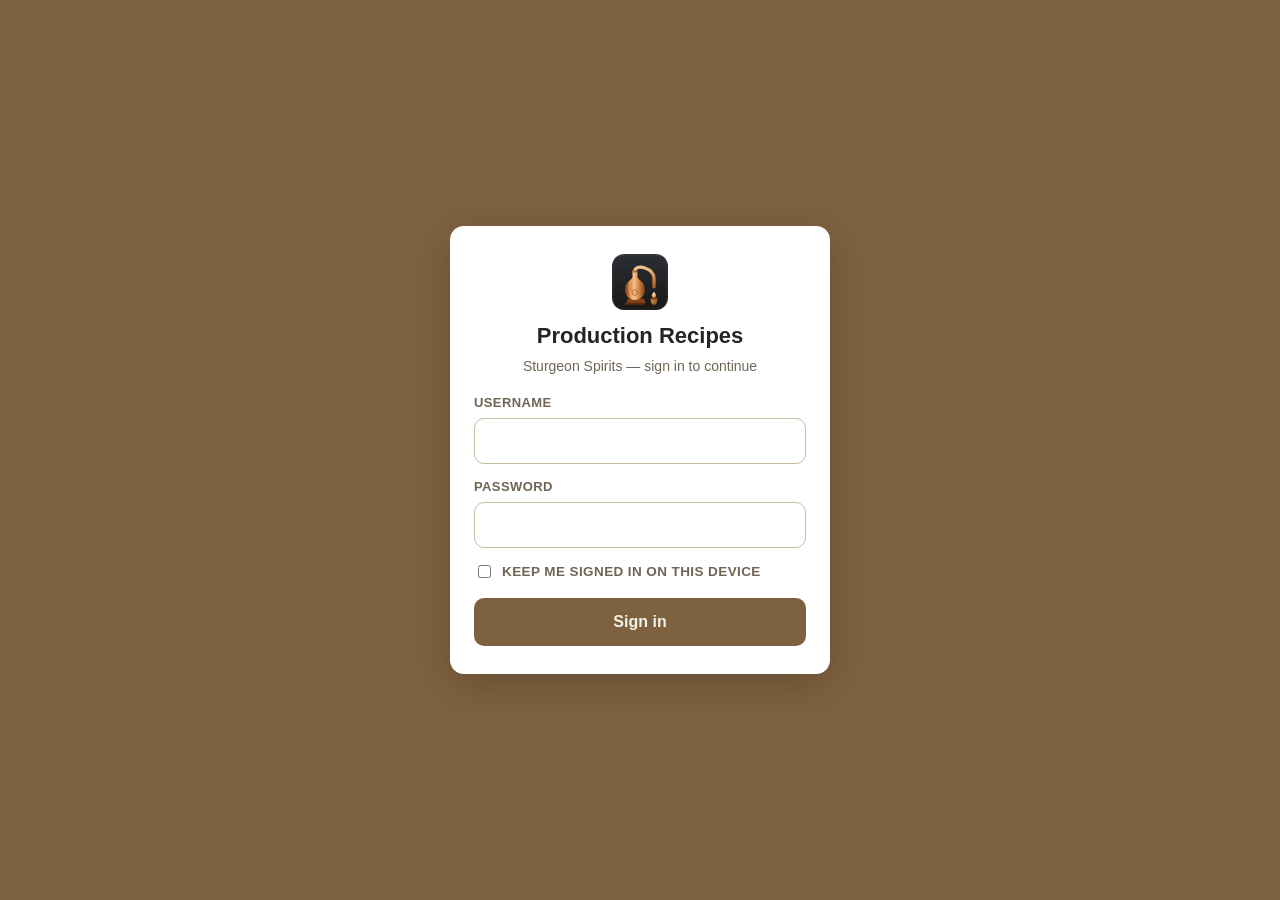
==== commit eda3d224: "Rebuild palette on the brand guide (v1.17.0)" ====
--- a/index.html
+++ b/index.html
@@ -4,7 +4,7 @@
 <meta charset="UTF-8">
 <title>Production Recipes — Sturgeon Spirits</title>
 <meta name="viewport" content="width=device-width, initial-scale=1, viewport-fit=cover">
-<meta name="theme-color" content="#3B5B45">
+<meta name="theme-color" content="#7E613F">
 <link rel="icon" type="image/svg+xml" href="icons/icon.svg">
 <link rel="icon" type="image/png" sizes="32x32" href="icons/favicon-32.png">
 <link rel="icon" type="image/png" sizes="16x16" href="icons/favicon-16.png">
--- a/styles.css
+++ b/styles.css
@@ -1,19 +1,47 @@
-/* Sturgeon Spirits — mobile-first design system */
+/* v1.17.0 (2026-08-02): palette rebuilt on the brand guide. Full history: CHANGELOG.md
+ *
+ * Sturgeon Spirits — mobile-first design system
+ *
+ * Palette from SturgeonSpirits_BrandGuide_051122_Final.pdf (Quill Creative
+ * Studio, May 2022), "Colors & Usage":
+ *
+ *   BLACK   #242622  Pantone Black C  — primary text / illustrations on light
+ *   BROWN   #7E613F  Pantone 7505 C   — primary text / illustrations on light
+ *   CREAM   #F1F1E7                   — primary background; text on dark
+ *   TAN     #C8BCA4  Pantone 7535 C   — primary background
+ *   OLIVE   #87A67F  Pantone 7494 C   — background sparingly, or accent
+ *   RUST    #96321F  Pantone 174 C    — accent, sparingly
+ *
+ * The guide names cream and tan as the backgrounds, black and brown as the
+ * text colors, and olive and rust as accents to be used sparingly. That maps
+ * cleanly onto this app: cream page, white cards, black body copy, brown for
+ * chrome and secondary text, and the two accents reserved for status —
+ * olive for pass, rust for fail — so they stay meaningful rather than
+ * decorative.
+ */
 :root {
-  --accent: #3B5B45;
-  --accent-dark: #2e4736;
-  --accent-light: #e9efe7;
-  --accent-lighter: #f3f7f1;
-  --border: #dde5d9;
-  --text: #1f241f;
-  --muted: #6b7268;
-  --bg: #f6f7f4;
+  --brand-black: #242622;
+  --brand-brown: #7E613F;
+  --brand-cream: #F1F1E7;
+  --brand-tan: #C8BCA4;
+  --brand-olive: #87A67F;
+  --brand-rust: #96321F;
+
+  --accent: var(--brand-brown);
+  --accent-dark: #5d4830;         /* brown, darkened for pressed states */
+  --accent-light: #e6ded1;        /* tan tint */
+  --accent-lighter: #f3efe6;      /* cream/tan tint */
+  --border: var(--brand-tan);
+  --text: var(--brand-black);
+  --muted: #6f6555;               /* brown, desaturated — passes AA on cream */
+  --bg: var(--brand-cream);
   --card: #ffffff;
-  --danger: #a12222;
-  --ok: #1c6b2f;
-  --temp: #c9702a;
+  --danger: var(--brand-rust);
+  --ok: #4a6b43;                  /* olive, darkened to stay legible as text */
+  --ok-light: var(--brand-olive);
+  --temp: #8a5a2b;                /* brown-orange, distinct from rust */
   --radius: 14px;
-  --shadow: 0 1px 3px rgba(31, 36, 31, 0.08);
+  --shadow: 0 1px 3px rgba(36, 38, 34, 0.10);
 }
 * { box-sizing: border-box; }
 html { -webkit-text-size-adjust: 100%; }
@@ -28,7 +56,7 @@
 /* ---------- Header ---------- */
 header.top {
   background: var(--accent);
-  color: #fff;
+  color: var(--brand-cream);
   padding: 14px 16px;
   padding-top: max(14px, env(safe-area-inset-top));
   display: flex;
@@ -48,7 +76,7 @@
   flex: 1;
 }
 header.top a.back {
-  color: #fff;
+  color: var(--brand-cream);
   text-decoration: none;
   font-size: 15px;
   display: flex;
@@ -69,9 +97,9 @@
 }
 
 .demo-banner {
-  background: #fff7dd;
-  border: 1px solid #f0dfa0;
-  color: #6b5200;
+  background: var(--accent-lighter);
+  border: 1px solid var(--border);
+  color: var(--temp);
   padding: 10px 14px;
   border-radius: 10px;
   margin-bottom: 14px;
@@ -93,7 +121,7 @@
 input:focus, select:focus, textarea:focus {
   outline: none;
   border-color: var(--accent);
-  box-shadow: 0 0 0 3px rgba(59, 91, 69, 0.15);
+  box-shadow: 0 0 0 3px rgba(126, 97, 62, 0.18);
 }
 textarea { resize: vertical; }
 label {
@@ -112,7 +140,7 @@
   font-size: 15px;
   font-weight: 600;
   background: var(--accent);
-  color: #fff;
+  color: var(--brand-cream);
   border: none;
   padding: 10px 16px;
   min-height: 44px;
@@ -163,7 +191,7 @@
   border-radius: 999px;
   appearance: none;
   -webkit-appearance: none;
-  background: #fff url("data:image/svg+xml,%3Csvg xmlns='http://www.w3.org/2000/svg' width='10' height='6' viewBox='0 0 10 6'%3E%3Cpath d='M1 1l4 4 4-4' stroke='%233B5B45' stroke-width='1.6' fill='none' stroke-linecap='round'/%3E%3C/svg%3E") no-repeat right 12px center;
+  background: #fff url("data:image/svg+xml,%3Csvg xmlns='http://www.w3.org/2000/svg' width='10' height='6' viewBox='0 0 10 6'%3E%3Cpath d='M1 1l4 4 4-4' stroke='%237E613F' stroke-width='1.6' fill='none' stroke-linecap='round'/%3E%3C/svg%3E") no-repeat right 12px center;
 }
 .filters button { flex-shrink: 0; min-height: 40px; font-size: 14px; border-radius: 999px; }
 .result-count { color: var(--muted); font-size: 13px; margin: 2px 2px 10px; }
@@ -227,13 +255,32 @@
 .abv-badge {
   display: inline-block;
   background: var(--accent);
-  color: #fff;
+  color: var(--brand-cream);
   border-radius: 8px;
   padding: 2px 8px;
   font-size: 12.5px;
   font-weight: 700;
   white-space: nowrap;
 }
+/* Second figure inside the badge — the calculated ABV shown next to the
+   TTB-approved one when the two have drifted apart. */
+.abv-badge .abv-tag {
+  margin-left: 6px;
+  padding-left: 6px;
+  border-left: 1px solid rgba(255, 255, 255, 0.45);
+  font-weight: 600;
+  font-size: 11px;
+  opacity: 0.9;
+}
+/* No approved figure on file — the number shown is only an estimate, so the
+   badge is outlined rather than filled to keep it visually subordinate. */
+.abv-badge.calc-only {
+  background: transparent;
+  color: var(--accent);
+  border: 1.5px solid var(--accent);
+}
+.abv-badge.calc-only .abv-tag { border-left-color: rgba(0, 0, 0, 0.18); }
+
 .tag-empty {
   font-size: 12px;
   color: var(--muted);
@@ -302,7 +349,7 @@
   justify-content: space-between;
   gap: 16px;
   background: var(--accent);
-  color: #fff;
+  color: var(--brand-cream);
   border-radius: var(--radius);
   padding: 16px;
   margin-bottom: 14px;
@@ -322,7 +369,8 @@
   text-align: center;
   font-weight: 600;
 }
-.abv-warning { color: #6b5200; font-size: 13px; margin: -6px 0 12px; }
+.abv-warning { color: var(--temp); font-size: 13px; margin: -6px 0 12px; }
+.abv-model-hint { color: var(--muted); font-size: 13px; margin: -6px 0 12px; }
 
 /* ---------- Ingredient cards ---------- */
 .ing-list { display: grid; gap: 10px; }
@@ -339,7 +387,7 @@
 .ing-card .ing-name { grid-column: 1 / -1; display: flex; gap: 8px; align-items: center; }
 .ing-card .ing-name input { font-weight: 600; }
 .ing-card .mini label { margin-bottom: 3px; font-size: 11px; }
-.ing-card input { background: #fff; }
+.ing-card input, .ing-card select { background: #fff; }
 .btn-remove {
   background: transparent;
   border: none;
@@ -351,7 +399,7 @@
   border-radius: 10px;
   flex-shrink: 0;
 }
-.btn-remove:active { background: #f3d9d9; color: var(--danger); }
+.btn-remove:active { background: #f0dcd7; color: var(--danger); }
 
 /* Alcohol toggle chip */
 .alc-toggle {
@@ -407,14 +455,14 @@
   color: var(--danger);
   border: 1.5px solid var(--danger);
 }
-.btn-danger:active { background: #a12222; color: #fff; }
+.btn-danger:active { background: var(--danger); color: var(--brand-cream); }
 .danger-section > summary { color: var(--danger); }
 .delete-confirm {
   margin-top: 12px;
   padding: 12px;
   border: 1.5px solid var(--danger);
   border-radius: 10px;
-  background: #fdf4f4;
+  background: #faeeea;
 }
 .delete-confirm-text { margin: 0 0 12px; font-size: 14px; }
 .delete-confirm-actions { display: flex; gap: 8px; flex-wrap: wrap; }
@@ -425,6 +473,50 @@
 .tool-row .grow { flex: 1 1 90px; }
 .tool-row button { flex-shrink: 0; }
 .hint { color: var(--muted); font-size: 13px; margin: 10px 0 0; }
+
+/* Scale calculator preview (read-only — separate from the recipe itself) */
+.scale-result {
+  margin-top: 14px;
+  border: 1.5px solid var(--border);
+  border-radius: 10px;
+  padding: 12px;
+  background: var(--accent-light);
+}
+.scale-result-head {
+  display: flex; justify-content: space-between; align-items: center;
+  gap: 10px; margin-bottom: 6px;
+}
+#scale-factor-label { font-weight: 700; font-size: 14px; }
+.scale-result-head .secondary { padding: 4px 12px; min-height: 0; }
+.scaled-row {
+  display: flex; justify-content: space-between; gap: 10px;
+  padding: 6px 0; font-size: 14px;
+  border-bottom: 1px dashed var(--border);
+}
+.scaled-row:last-child { border-bottom: none; }
+.scaled-row .amt { font-weight: 600; white-space: nowrap; }
+.scaled-row .was { font-weight: 400; color: var(--muted); font-size: 12px; }
+.scale-apply-row { margin-top: 10px; }
+.scale-apply-row button { width: 100%; }
+
+/* Click-through field definitions (info tooltips) */
+.info-btn {
+  display: inline-flex; align-items: center; justify-content: center;
+  width: 18px; height: 18px; margin-left: 5px; padding: 0;
+  border: 1px solid var(--border); border-radius: 50%;
+  background: #fff; color: var(--muted);
+  font-size: 11px; font-weight: 700; line-height: 1; cursor: pointer;
+  vertical-align: middle; flex-shrink: 0;
+}
+.info-btn:hover, .info-btn[aria-expanded="true"] { border-color: var(--accent); color: var(--accent); }
+.stat-label .info-btn { border-color: rgba(255,255,255,0.5); background: transparent; color: inherit; }
+.info-pop {
+  position: fixed; z-index: 200; max-width: 300px;
+  background: var(--text); color: var(--brand-cream);
+  font-size: 13px; font-weight: 400; line-height: 1.4; text-transform: none; letter-spacing: normal;
+  padding: 9px 12px; border-radius: 10px;
+  box-shadow: 0 6px 24px rgba(0, 0, 0, 0.22);
+}
 .tool-divider {
   display: flex; align-items: center; gap: 10px;
   color: var(--muted); font-size: 12px; font-weight: 600;
@@ -497,7 +589,7 @@
   left: 50%;
   transform: translateX(-50%);
   background: var(--accent-dark);
-  color: #fff;
+  color: var(--brand-cream);
   padding: 12px 20px;
   border-radius: 999px;
   box-shadow: 0 4px 16px rgba(0,0,0,0.25);
@@ -510,7 +602,7 @@
 /* ---------- Header "Make" action button ---------- */
 .header-action {
   background: rgba(255,255,255,0.16);
-  color: #fff;
+  color: var(--brand-cream);
   border: none;
   font-size: 14px;
   font-weight: 650;
@@ -535,7 +627,7 @@
 
 .make-top {
   background: var(--accent);
-  color: #fff;
+  color: var(--brand-cream);
   display: flex;
   align-items: center;
   gap: 12px;
@@ -589,7 +681,7 @@
   padding: 14px 16px;
   box-shadow: var(--shadow);
 }
-.make-abv { background: var(--accent) !important; border-color: var(--accent) !important; color: #fff; }
+.make-abv { background: var(--accent) !important; border-color: var(--accent) !important; color: var(--brand-cream); }
 .make-hero-label {
   display: block;
   font-size: 13px;
@@ -635,7 +727,7 @@
 }
 .make-scaler-btns button.active {
   background: var(--accent);
-  color: #fff;
+  color: var(--brand-cream);
   border-color: var(--accent);
 }
 .make-scaler #make-mult-input {
@@ -698,7 +790,7 @@
   display: flex;
   align-items: center;
   justify-content: center;
-  color: #fff;
+  color: var(--brand-cream);
   font-size: 20px;
   font-weight: 800;
 }
@@ -716,6 +808,63 @@
   font-weight: 700;
   color: var(--muted);
   margin-left: 3px;
+}
+/* The recipe's own figure, kept alongside a converted amount so it can be
+   cross-checked against the written recipe at a glance. */
+/* Calculated vs label vs tested ABV, under the hero. */
+.abv-reconcile {
+  margin: -6px 0 14px;
+  padding: 10px 14px;
+  border-radius: 12px;
+  border: 1.5px solid var(--border);
+  background: var(--card);
+}
+.abv-reconcile .rec-row {
+  display: flex;
+  flex-wrap: wrap;
+  gap: 6px 18px;
+  font-size: 14px;
+  color: var(--muted);
+}
+.abv-reconcile .rec-item b {
+  color: var(--text);
+  font-size: 16px;
+  margin-left: 4px;
+  font-variant-numeric: tabular-nums;
+}
+.abv-reconcile .rec-verdict {
+  margin-top: 7px;
+  font-size: 13px;
+  line-height: 1.45;
+}
+.abv-reconcile.ok    { border-color: var(--brand-olive); }
+.abv-reconcile.ok    .rec-verdict { color: var(--ok); }
+.abv-reconcile.warn  { border-color: var(--brand-tan); background: #f7f2e6; }
+.abv-reconcile.warn  .rec-verdict { color: var(--temp); }
+.abv-reconcile.bad   { border-color: var(--brand-rust); background: #faeeea; }
+.abv-reconcile.bad   .rec-verdict { color: var(--danger); font-weight: 600; }
+.tool-inline-row { margin: 0 0 12px; }
+
+.make-orig {
+  display: block;
+  font-size: 13px;
+  font-weight: 600;
+  color: var(--muted);
+  letter-spacing: 0.01em;
+  margin-top: 2px;
+}
+/* Unit switcher sits under the scale row; smaller buttons since the labels
+   are words rather than "2×". */
+.make-units { margin-bottom: 6px; }
+.make-units .make-scaler-btns button {
+  font-size: 15px;
+  min-width: 0;
+  padding: 0 14px;
+}
+.make-units-hint {
+  margin: 0 0 16px;
+  font-size: 13px;
+  color: var(--muted);
 }
 .make-ing-name {
   flex: 1;
@@ -753,8 +902,8 @@
 
 /* Notes */
 .make-notes {
-  background: #fffdf3;
-  border: 1px solid #ece3c2;
+  background: var(--accent-lighter);
+  border: 1px solid var(--border);
   border-radius: var(--radius);
   padding: 16px 18px;
 }
@@ -763,7 +912,7 @@
   font-weight: 700;
   text-transform: uppercase;
   letter-spacing: 0.05em;
-  color: #8a7300;
+  color: var(--temp);
   margin-bottom: 6px;
 }
 #make-notes-text {
@@ -782,7 +931,7 @@
 }
 .stat-hero .stat {
   background: var(--accent);
-  color: #fff;
+  color: var(--brand-cream);
   border-radius: var(--radius);
   padding: 14px 12px;
   text-align: center;
@@ -903,11 +1052,11 @@
   padding: 14px 16px;
   padding-top: max(14px, env(safe-area-inset-top));
   background: var(--accent);
-  color: #fff;
+  color: var(--brand-cream);
   flex-shrink: 0;
 }
 .run-modal-head h2 { margin: 0; flex: 1; font-size: 18px; }
-.run-modal-head .ghost { color: #fff; font-size: 20px; min-width: 40px; }
+.run-modal-head .ghost { color: var(--brand-cream); font-size: 20px; min-width: 40px; }
 .run-modal-foot {
   background: rgba(255,255,255,0.96);
   border-top: 1px solid var(--border);
@@ -969,35 +1118,15 @@
 .cut-suggest-laa { margin-top: 6px; font-weight: 600; color: var(--accent-dark); }
 .cut-suggest-note { margin-top: 6px; font-size: 0.78rem; color: var(--muted); font-style: italic; }
 
-/* Fermentation gravity log (run modal) */
-.readings-list { display: grid; gap: 8px; margin-bottom: 10px; }
-.reading-row {
-  display: grid;
-  grid-template-columns: 1.3fr 0.9fr 0.9fr 0.7fr 0.7fr 1.6fr auto;
-  gap: 6px;
-  align-items: center;
-}
-.reading-row input { min-height: 40px; padding: 8px 10px; }
-.reading-row .btn-remove { min-width: 40px; min-height: 40px; }
-@media (max-width: 560px) {
-  .reading-row { grid-template-columns: 1fr 1fr auto; }
-  .reading-row .rd-notes { grid-column: 1 / -1; }
-}
-
-/* Run additions / tweaks (run modal) */
-.additions-list { display: grid; gap: 8px; margin-bottom: 10px; }
-.addition-row {
-  display: grid;
-  grid-template-columns: 1.4fr 1fr 0.7fr 0.7fr 0.9fr 1.6fr auto;
-  gap: 6px;
-  align-items: center;
-}
-.addition-row input, .addition-row select { min-height: 40px; padding: 8px 10px; }
-.addition-row .btn-remove { min-width: 40px; min-height: 40px; }
-@media (max-width: 560px) {
-  .addition-row { grid-template-columns: 1fr 1fr auto; }
-  .addition-row .ad-notes { grid-column: 1 / -1; }
-}
+/* Fermentation gravity log (run modal) — labeled component-card layout so each
+   reading is readable on a phone (Date/Time header, then Gravity/Temp/pH/Notes). */
+.readings-list { display: grid; gap: 10px; margin-bottom: 10px; }
+.reading-card .reading-when { align-items: flex-end; }
+.reading-card .reading-when .mini { flex: 1 1 auto; margin: 0; }
+
+/* Run additions / tweaks (run modal) — reuses the component-card layout so the
+   fields stay labeled and reflow cleanly on a phone instead of piling up. */
+.additions-list { display: grid; gap: 10px; margin-bottom: 10px; }
 
 /* Additions summary chips on run cards */
 .run-additions {
@@ -1010,7 +1139,7 @@
 }
 .add-chip {
   display: inline-block; padding: 2px 8px; border-radius: 999px;
-  background: var(--chip-bg, rgba(59, 91, 69, 0.1));
+  background: var(--chip-bg, rgba(126, 97, 62, 0.10));
   color: var(--accent); font-size: 0.8rem; white-space: nowrap;
 }
 
@@ -1024,7 +1153,7 @@
 .compare-table { width: 100%; border-collapse: collapse; font-size: 0.85rem; }
 .compare-table th, .compare-table td {
   padding: 8px 10px; text-align: left; white-space: nowrap;
-  border-bottom: 1px solid var(--border, #e2e5df); vertical-align: top;
+  border-bottom: 1px solid var(--border); vertical-align: top;
 }
 .compare-table th {
   font-size: 0.72rem; text-transform: uppercase; letter-spacing: 0.04em;
@@ -1033,7 +1162,7 @@
 .compare-table td.c-date { font-weight: 600; }
 .compare-table td.c-tweaks { white-space: normal; min-width: 180px; }
 .compare-table td.c-tweaks .add-chip { margin: 0 4px 4px 0; }
-.compare-table tbody tr.row-match td { background: var(--chip-bg, rgba(59, 91, 69, 0.1)); }
+.compare-table tbody tr.row-match td { background: var(--chip-bg, rgba(126, 97, 62, 0.10)); }
 .compare-table tbody tr.row-dim { opacity: 0.4; }
 
 .reading-btns { display: flex; gap: 8px; flex-wrap: wrap; }
@@ -1049,8 +1178,8 @@
   padding: 8px 12px;
   border-radius: 10px;
 }
-.tilt-status.ok { background: #e7f3e9; color: var(--ok); }
-.tilt-status.err { background: #fdf4f4; color: var(--danger); }
+.tilt-status.ok { background: #e6ede4; color: var(--ok); }
+.tilt-status.err { background: #faeeea; color: var(--danger); }
 
 .gravity-chart {
   background: var(--accent-light);
@@ -1121,7 +1250,7 @@
 .auth-user { font-size: 13px; opacity: 0.9; max-width: 120px; overflow: hidden; text-overflow: ellipsis; white-space: nowrap; }
 .auth-signout {
   background: rgba(255, 255, 255, 0.16);
-  color: #fff;
+  color: var(--brand-cream);
   border: 1px solid rgba(255, 255, 255, 0.35);
   border-radius: 8px;
   padding: 6px 10px;
@@ -1168,12 +1297,12 @@
   font-size: 13.5px; color: var(--muted); margin-bottom: 16px; cursor: pointer;
 }
 .login-error {
-  background: #fdf4f4; color: var(--danger); border-radius: 10px;
+  background: #faeeea; color: var(--danger); border-radius: 10px;
   padding: 9px 12px; font-size: 13.5px; font-weight: 600; margin-bottom: 14px; text-align: left;
 }
 .login-card button[type="submit"] {
   width: 100%; min-height: 48px; border: none; border-radius: 10px;
-  background: var(--accent); color: #fff; font-size: 16px; font-weight: 650; cursor: pointer;
+  background: var(--accent); color: var(--brand-cream); font-size: 16px; font-weight: 650; cursor: pointer;
 }
 .login-card button[type="submit"]:hover { background: var(--accent-dark); }
 .login-card button[type="submit"]:disabled { opacity: 0.6; cursor: default; }
